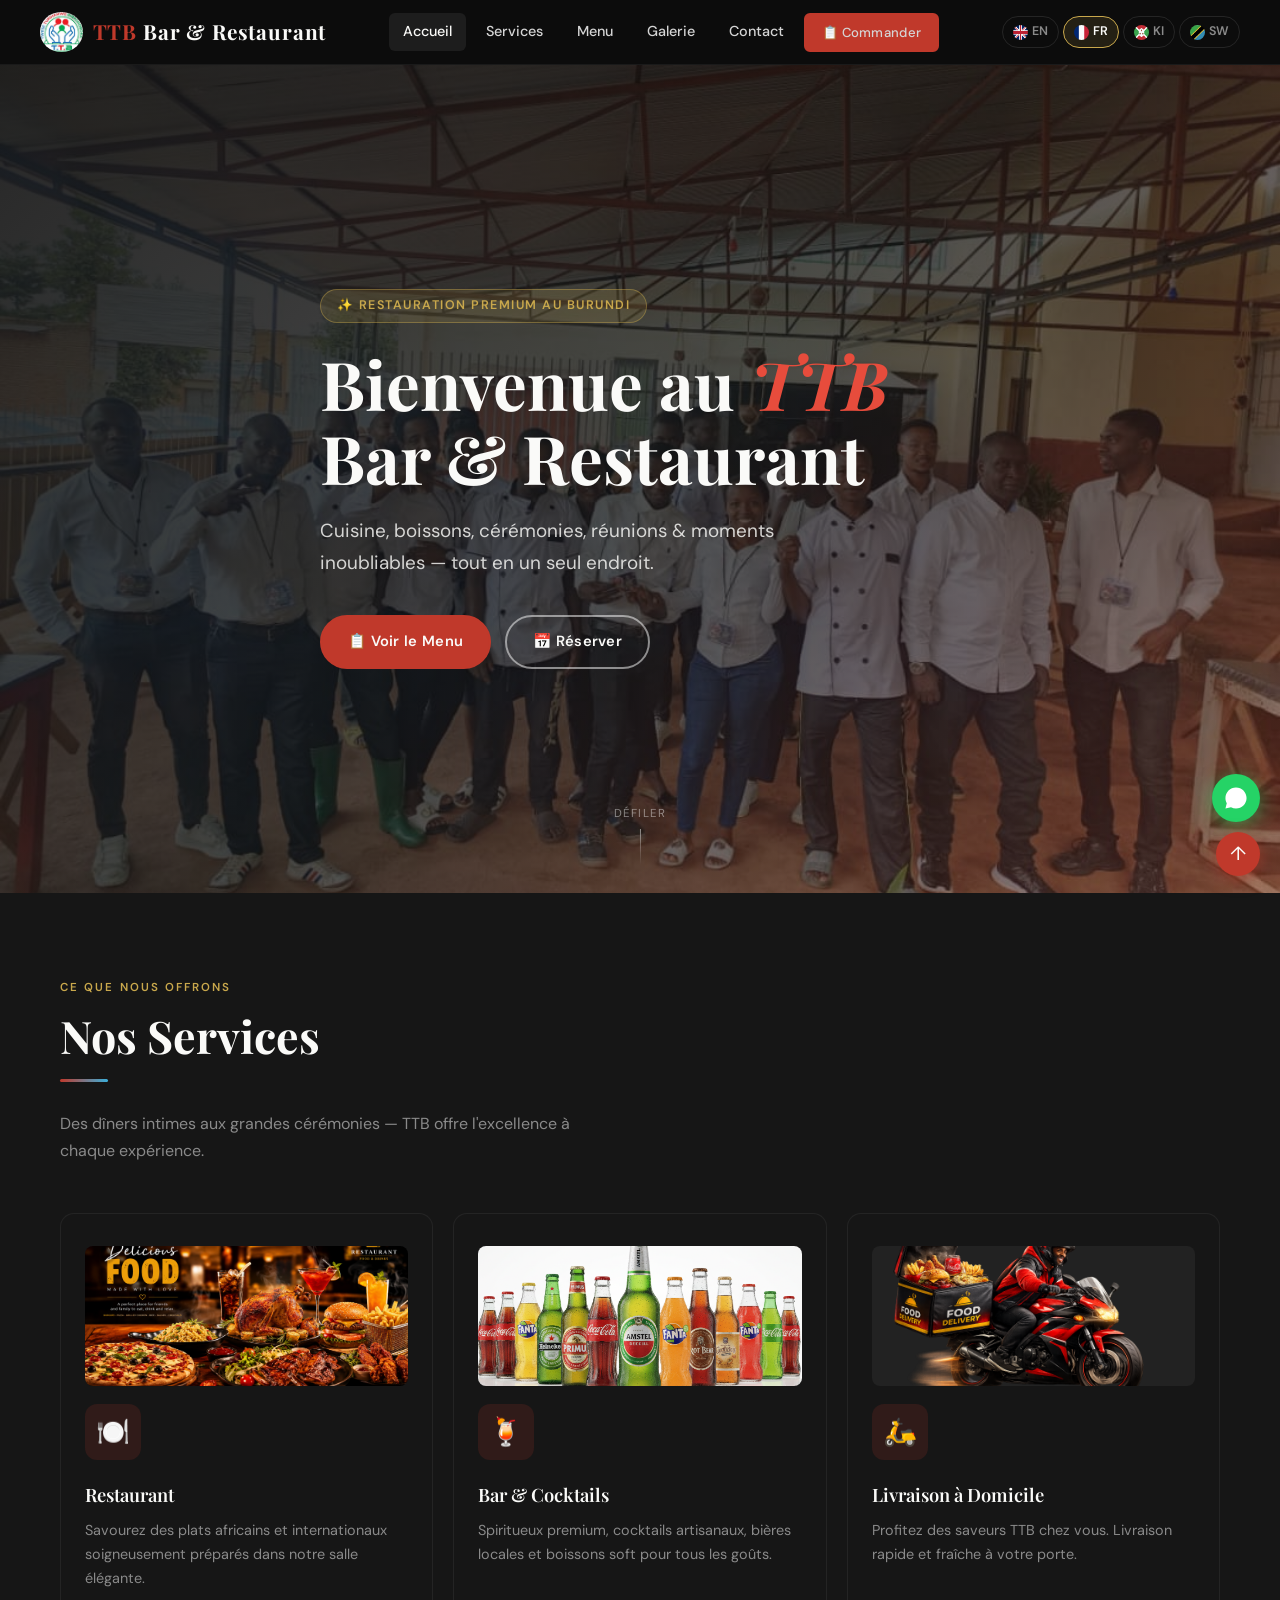
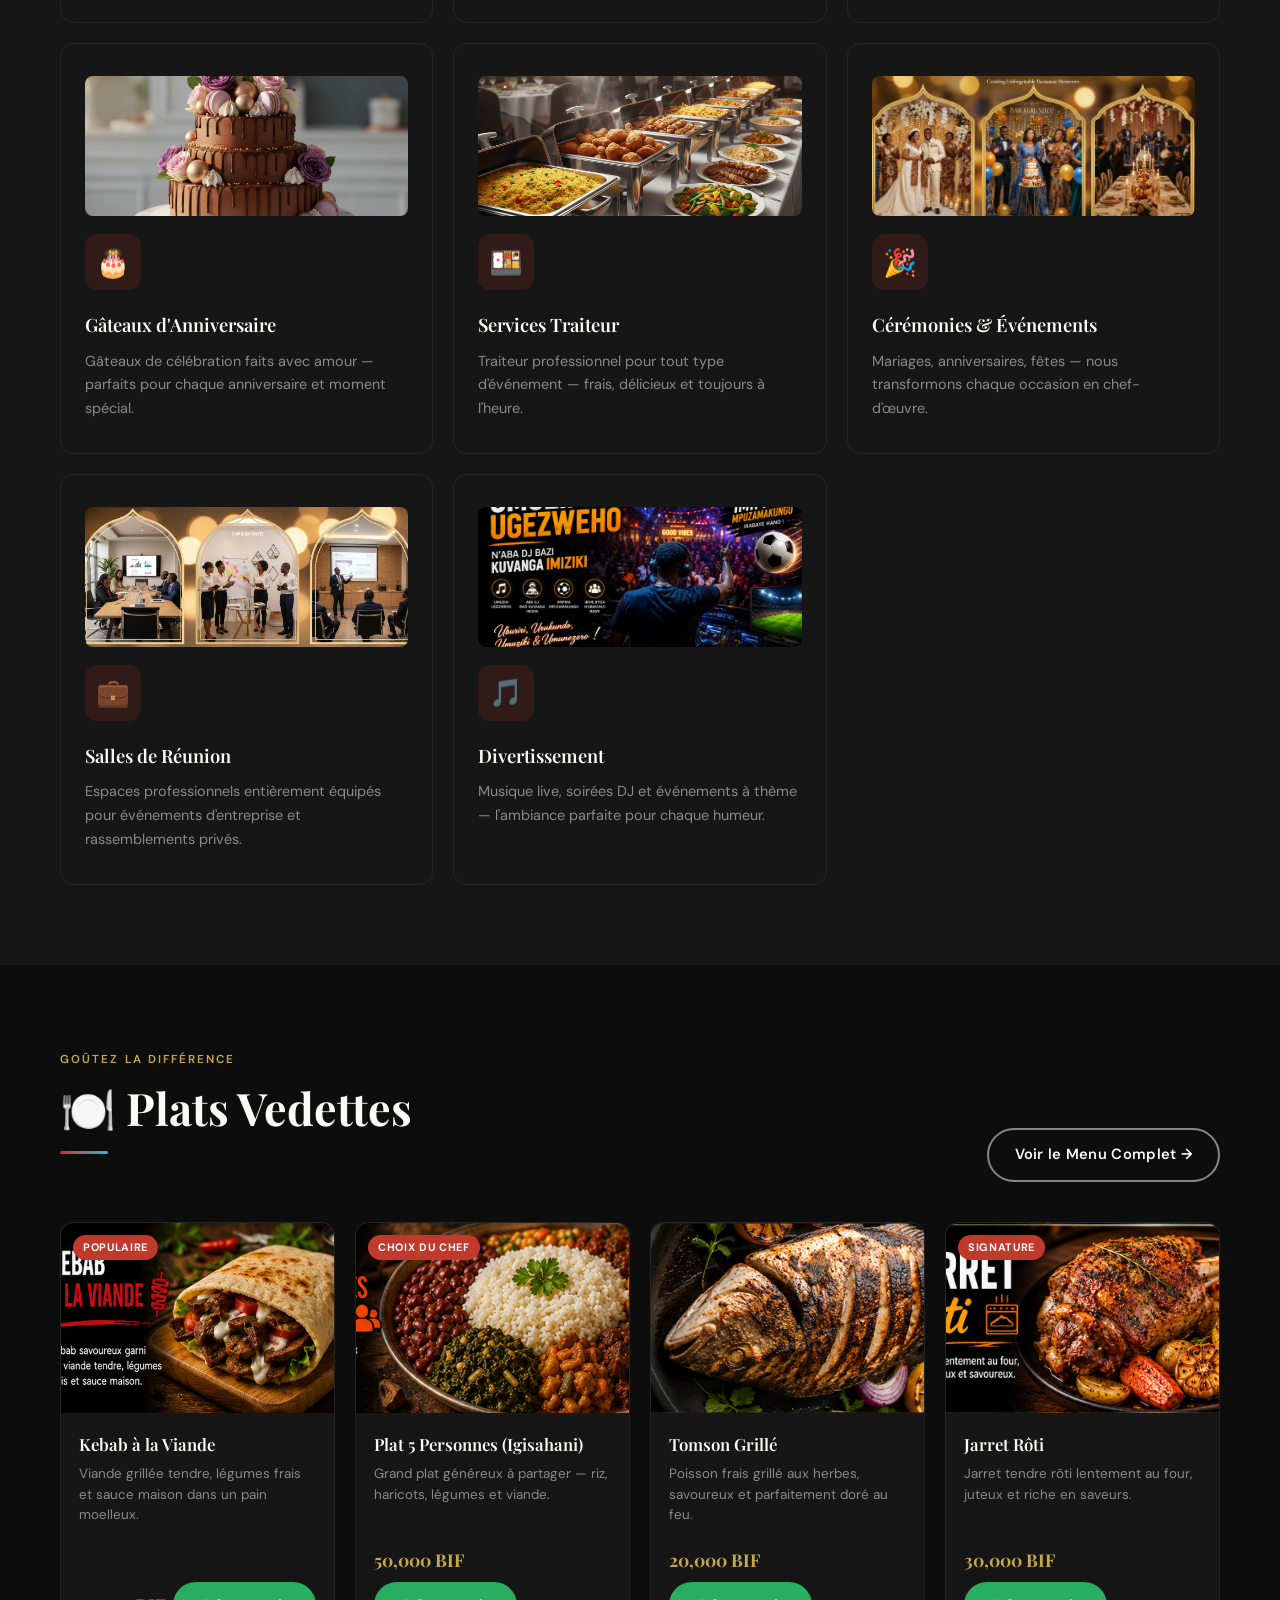
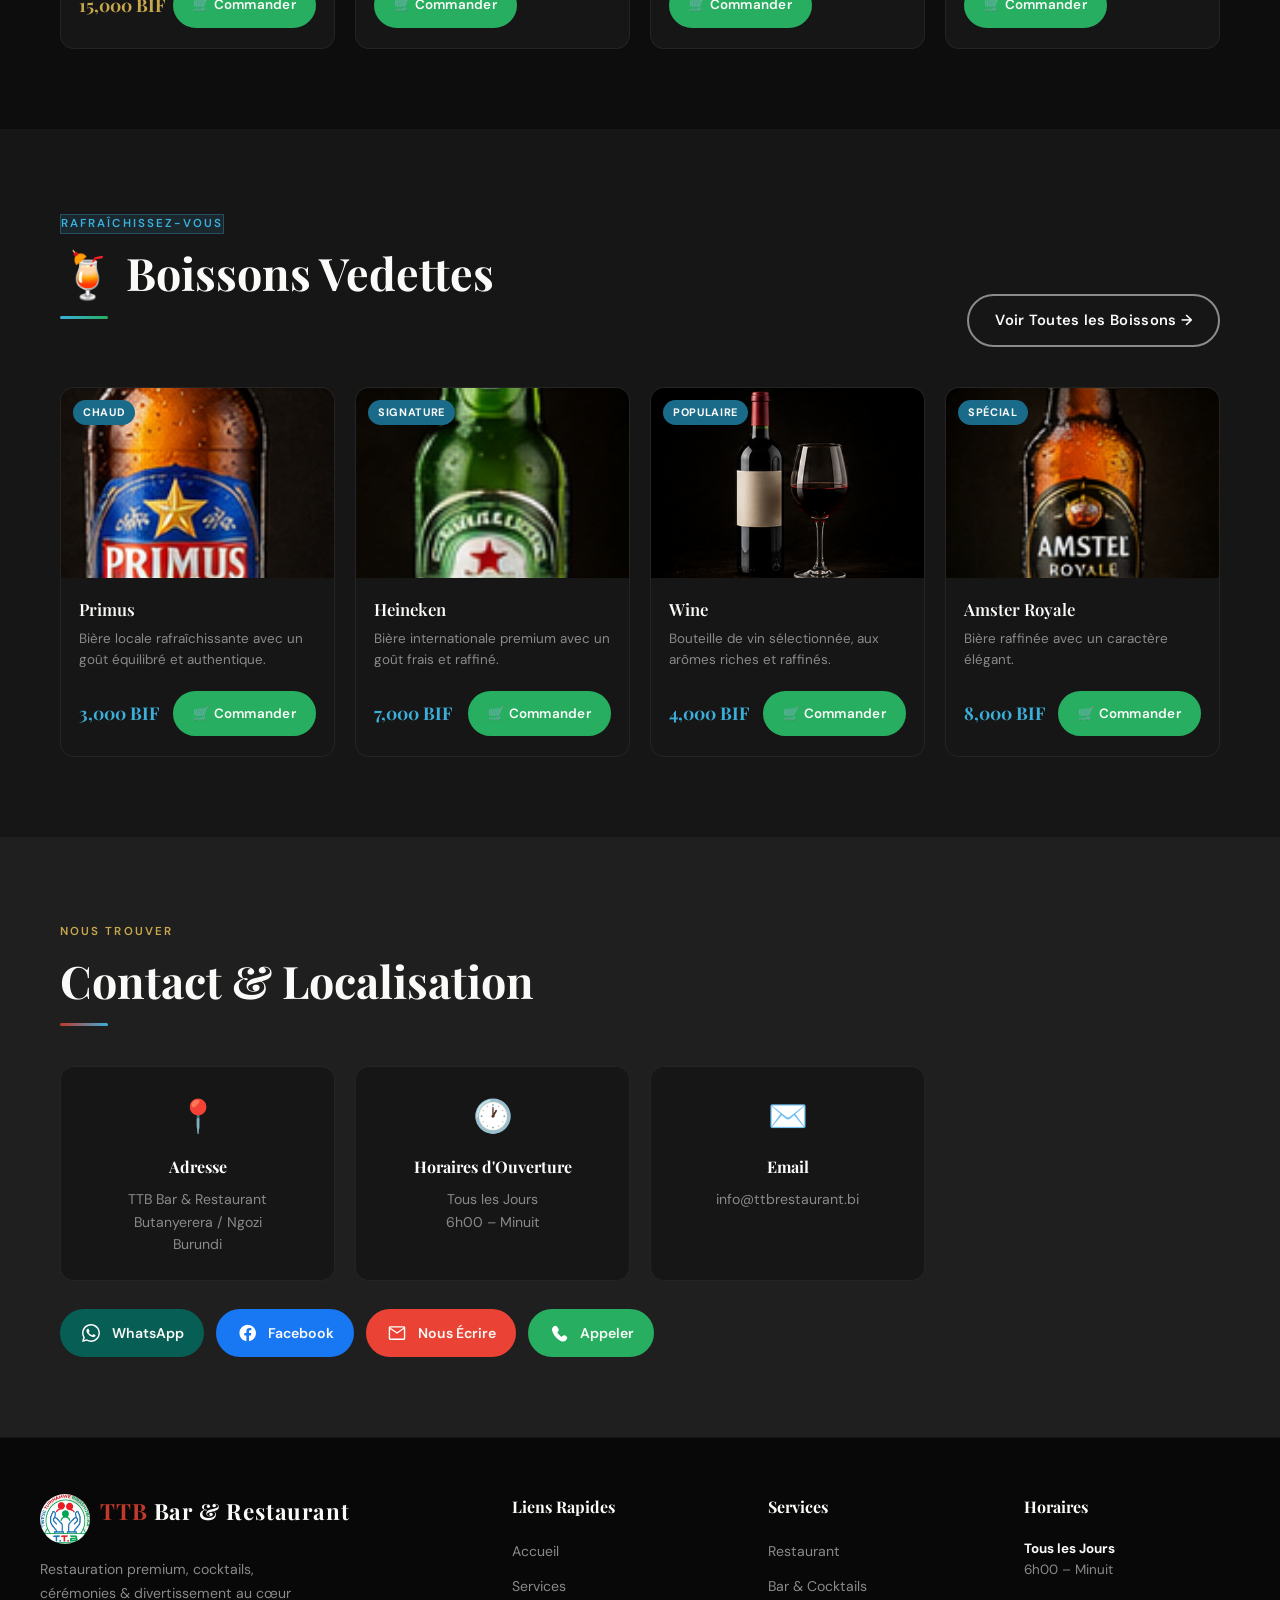
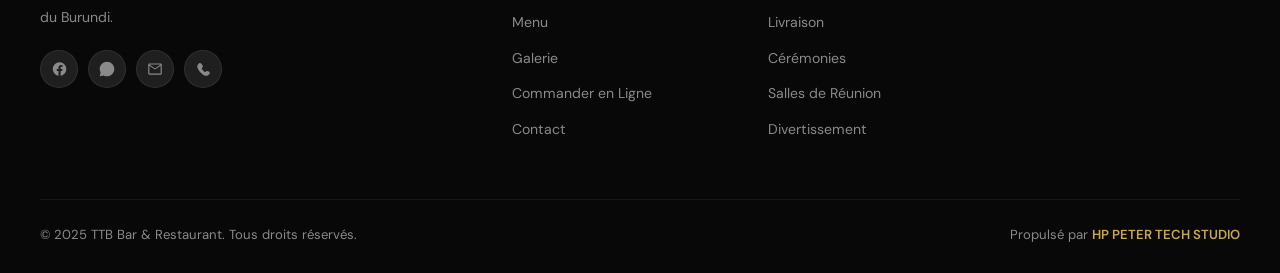
==== francais.html @ 3ed2ea03 "first upload" ====
<!DOCTYPE html>
<html lang="fr">
<head>
  <meta charset="UTF-8" />
  <meta name="viewport" content="width=device-width, initial-scale=1.0" />
  <title>TTB Bar & Restaurant — Burundi (Français)</title>
  <meta name="description" content="TTB Bar & Restaurant — Cuisine premium, boissons, cérémonies, réunions et moments inoubliables au Burundi." />
  <link rel="stylesheet" href="style.css" />
  <style>
    /* Boutons réseaux sociaux avec icônes réelles */
    .social-icon-link {
      display: inline-flex;
      align-items: center;
      gap: 10px;
      padding: 11px 18px;
      border-radius: 50px;
      font-size: 0.88rem;
      font-weight: 600;
      color: var(--white);
      text-decoration: none;
      transition: all var(--transition);
      border: 2px solid rgba(255,255,255,0.12);
    }
    .social-icon-link.wa  { background: #075E54; border-color:#075E54; }
    .social-icon-link.fb  { background: #1877F2; border-color:#1877F2; }
    .social-icon-link.gm  { background: #EA4335; border-color:#EA4335; }
    .social-icon-link.ph  { background: #27AE60; border-color:#27AE60; }
    .social-icon-link:hover { transform: translateY(-3px); filter: brightness(1.15); box-shadow: 0 6px 20px rgba(0,0,0,0.35); }
    .social-contact-row { display: flex; flex-wrap: wrap; gap: 12px; margin-top: 28px; }

    /* Accent section boissons */
    .drinks-badge { background: rgba(59,175,218,0.12); border: 1px solid rgba(59,175,218,0.3); color: var(--blue); }
    .drink-card .food-img { background: linear-gradient(135deg,#0d1a22,#0a2030); }
    .drink-card .food-badge { background: var(--blue-dark); }
    .drink-price { color: var(--blue) !important; }
  </style>
</head>
<body>

  <input type="checkbox" id="nav-toggle" hidden />

  <!-- ============================================================
       EN-TÊTE
       ============================================================ -->
  <header class="site-header">
    <div class="header-inner">
      <a href="francais.html" class="logo-wrap">
        <img style="border-radius:50%;" src="images/ttbBarRestaurantLogo.jpeg" alt="TTB Logo" onerror="this.style.display='none'" />
        <span class="logo-text"><span>TTB</span> Bar & Restaurant</span>
      </a>
      <nav class="main-nav" aria-label="Navigation principale">
        <a href="#accueil" class="active">Accueil</a>
        <a href="#services">Services</a>
        <a href="#menu-apercu">Menu</a>
        <!-- Galerie liée à sa propre page -->
        <a href="gallery.html">Galerie</a>
        <a href="#contact">Contact</a>
        <a href="menu.html" class="btn btn-primary" style="padding:7px 16px;font-size:0.82rem;">📋 Commander</a>
      </nav>
      <div class="lang-nav">
        <a href="index.html"    class="lang-btn"><img style="width:15px;height:15px;border-radius:50%;" src="images/greatBretainIcon.png" alt="EN"> EN</a>
        <a href="francais.html" class="lang-btn active"><img style="width:15px;height:15px;border-radius:50%;" src="images/franceIcon.png" alt="FR"> FR</a>
        <a href="kirundi.html"  class="lang-btn"><img style="width:15px;height:15px;border-radius:50%;" src="images/burundiIcon.png" alt="KI"> KI</a>
        <a href="swahili.html"  class="lang-btn"><img style="width:15px;height:15px;border-radius:50%;" src="images/tanzaniaIcon.png" alt="SW"> SW</a>
      </div>
      <label for="nav-toggle" class="menu-toggle" aria-label="Ouvrir le menu">
        <span></span><span></span><span></span>
      </label>
    </div>
  </header>

  <!-- Menu mobile — DOIT être EN DEHORS du header pour que le CSS fonctionne -->
  <nav class="mobile-nav" aria-label="Navigation mobile">
    <a href="#accueil">Accueil</a>
    <a href="#services">Services</a>
    <a href="#menu-apercu">Menu</a>
    <a href="gallery.html">Galerie</a>
    <a href="#contact">Contact</a>
    <a href="menu.html">📋 Commander</a>
    <div class="lang-row">
      <a href="index.html"    class="lang-btn">🇬🇧 EN</a>
      <a href="francais.html" class="lang-btn active">🇫🇷 FR</a>
      <a href="kirundi.html"  class="lang-btn">🇧🇮 KI</a>
      <a href="swahili.html"  class="lang-btn">🇹🇿 SW</a>
    </div>
  </nav>

  <!-- ============================================================
       HERO
       ============================================================ -->
  <section class="hero" id="accueil">
    <div class="hero-bg">
      <img src="images/ttbImg11.jpeg" alt="TTB Bar & Restaurant ambiance" />
    </div>
    <div class="hero-overlay"></div>
    <div class="hero-content container">
      <div class="hero-badge">✨ Restauration Premium au Burundi</div>
      <h1 class="hero-title">Bienvenue au <em>TTB</em><br />Bar &amp; Restaurant</h1>
      <p class="hero-sub">Cuisine, boissons, cérémonies, réunions &amp; moments inoubliables — tout en un seul endroit.</p>
      <div class="hero-actions">
        <a href="menu.html" class="btn btn-primary">📋 Voir le Menu</a>
        <a href="https://wa.me/25768857061?text=Bonjour%20TTB%20Bar%20%26%20Restaurant%2C%20je%20voudrais%20faire%20une%20r%C3%A9servation%20pour%20___%20personnes%20le%20___" class="btn btn-outline">📅 Réserver</a>
      </div>
    </div>
    <div class="hero-scroll">Défiler</div>
  </section>

  <!-- ============================================================
       SERVICES
       ============================================================ -->
  <section class="section section-dark2" id="services">
    <div class="container">
      <span class="section-label">Ce Que Nous Offrons</span>
      <h2 class="section-title">Nos Services</h2>
      <div class="divider"></div>
      <p class="section-subtitle">Des dîners intimes aux grandes cérémonies — TTB offre l'excellence à chaque expérience.</p>
      <div class="services-grid">

        <div class="service-card">
          <div class="service-img-wrap"><img src="images/ttbImg16.png" alt="Restaurant" onerror="this.parentElement.innerHTML='🍽️'" /></div>
          <div class="service-icon">🍽️</div>
          <h3>Restaurant</h3>
          <p>Savourez des plats africains et internationaux soigneusement préparés dans notre salle élégante.</p>
        </div>

        <div class="service-card">
          <div class="service-img-wrap"><img src="images/ttbImg15.png" alt="Bar & Cocktails" onerror="this.parentElement.innerHTML='🍹'" /></div>
          <div class="service-icon">🍹</div>
          <h3>Bar &amp; Cocktails</h3>
          <p>Spiritueux premium, cocktails artisanaux, bières locales et boissons soft pour tous les goûts.</p>
        </div>

        <div class="service-card">
          <div class="service-img-wrap"><img src="images/ttbImg17.png" alt="Livraison à Domicile" onerror="this.parentElement.innerHTML='🛵'" /></div>
          <div class="service-icon">🛵</div>
          <h3>Livraison à Domicile</h3>
          <p>Profitez des saveurs TTB chez vous. Livraison rapide et fraîche à votre porte.</p>
        </div>

        <div class="service-card">
          <div class="service-img-wrap"><img src="images/ttbImg14.png" alt="Gâteaux d'Anniversaire" onerror="this.parentElement.innerHTML='🎂'" /></div>
          <div class="service-icon">🎂</div>
          <h3>Gâteaux d'Anniversaire</h3>
          <p>Gâteaux de célébration faits avec amour — parfaits pour chaque anniversaire et moment spécial.</p>
        </div>

        <div class="service-card">
          <div class="service-img-wrap"><img src="images/ttbImg13.png" alt="Traiteur" onerror="this.parentElement.innerHTML='🍱'" /></div>
          <div class="service-icon">🍱</div>
          <h3>Services Traiteur</h3>
          <p>Traiteur professionnel pour tout type d'événement — frais, délicieux et toujours à l'heure.</p>
        </div>

        <div class="service-card">
          <div class="service-img-wrap"><img src="images/ttbImg18.png" alt="Cérémonies & Événements" onerror="this.parentElement.innerHTML='🎉'" /></div>
          <div class="service-icon">🎉</div>
          <h3>Cérémonies &amp; Événements</h3>
          <p>Mariages, anniversaires, fêtes — nous transformons chaque occasion en chef-d'œuvre.</p>
        </div>

        <div class="service-card">
          <div class="service-img-wrap"><img src="images/ttbImg19.png" alt="Salles de Réunion" onerror="this.parentElement.innerHTML='💼'" /></div>
          <div class="service-icon">💼</div>
          <h3>Salles de Réunion</h3>
          <p>Espaces professionnels entièrement équipés pour événements d'entreprise et rassemblements privés.</p>
        </div>

        <div class="service-card">
          <div class="service-img-wrap"><img src="images/imyidagaduro.png" alt="Divertissement" onerror="this.parentElement.innerHTML='🎵'" /></div>
          <div class="service-icon">🎵</div>
          <h3>Divertissement</h3>
          <p>Musique live, soirées DJ et événements à thème — l'ambiance parfaite pour chaque humeur.</p>
        </div>

      </div>
    </div>
  </section>

  <!-- ============================================================
       PLATS VEDETTES (NOURRITURE)
       ============================================================ -->
  <section class="section section-dark" id="menu-apercu">
    <div class="container">
      <div class="menu-section-head">
        <div>
          <span class="section-label">Goûtez la Différence</span>
          <h2 class="section-title">🍽️ Plats Vedettes</h2>
          <div class="divider"></div>
        </div>
        <a href="menu.html" class="btn btn-outline">Voir le Menu Complet →</a>
      </div>
      <div class="cards-row">

        <div class="food-card">
          <div class="food-img">
            <img src="images/ttbKebabAlaViande.png" alt="Kebab à la Viande" onerror="this.parentElement.innerHTML='🌮'" />
            <span class="food-badge">Populaire</span>
          </div>
          <div class="food-body">
            <div class="food-name">Kebab à la Viande</div>
            <div class="food-desc">Viande grillée tendre, légumes frais et sauce maison dans un pain moelleux.</div>
            <div class="food-footer">
              <span class="food-price">15,000 BIF</span>
              <a href="https://wa.me/25768857061?text=Bonjour%20TTB%2C%20je%20voudrais%20commander%201x%20Kebab%20%C3%A0%20la%20Viande%20%28Table%20%2F%20Livraison%3A%20__________%29" class="btn btn-green">🛒 Commander</a>
            </div>
          </div>
        </div>

        <div class="food-card">
          <div class="food-img">
            <img src="images/ttbIgisahani.png" alt="Igisahani" onerror="this.parentElement.innerHTML='🍱'" />
            <span class="food-badge">Choix du Chef</span>
          </div>
          <div class="food-body">
            <div class="food-name">Plat 5 Personnes (Igisahani)</div>
            <div class="food-desc">Grand plat généreux à partager — riz, haricots, légumes et viande.</div>
            <div class="food-footer">
              <span class="food-price">50,000 BIF</span>
              <a href="https://wa.me/25768857061?text=Bonjour%20TTB%2C%20je%20voudrais%20commander%201x%20Igisahani%20%28Table%20%2F%20Livraison%3A%20__________%29" class="btn btn-green">🛒 Commander</a>
            </div>
          </div>
        </div>

        <div class="food-card">
          <div class="food-img">
            <img src="images/ttbTomsonGrille.png" alt="Tomson Grillé" onerror="this.parentElement.innerHTML='🐟'" />
          </div>
          <div class="food-body">
            <div class="food-name">Tomson Grillé</div>
            <div class="food-desc">Poisson frais grillé aux herbes, savoureux et parfaitement doré au feu.</div>
            <div class="food-footer">
              <span class="food-price">20,000 BIF</span>
              <a href="https://wa.me/25768857061?text=Bonjour%20TTB%2C%20je%20voudrais%20commander%201x%20Tomson%20Grill%C3%A9%20%28Table%20%2F%20Livraison%3A%20__________%29" class="btn btn-green">🛒 Commander</a>
            </div>
          </div>
        </div>

        <div class="food-card">
          <div class="food-img">
            <img src="images/ttbJarretRoti.png" alt="Jarret Rôti" onerror="this.parentElement.innerHTML='🍖'" />
            <span class="food-badge">Signature</span>
          </div>
          <div class="food-body">
            <div class="food-name">Jarret Rôti</div>
            <div class="food-desc">Jarret tendre rôti lentement au four, juteux et riche en saveurs.</div>
            <div class="food-footer">
              <span class="food-price">30,000 BIF</span>
              <a href="https://wa.me/25768857061?text=Bonjour%20TTB%2C%20je%20voudrais%20commander%201x%20Jarret%20R%C3%B4ti%20%28Table%20%2F%20Livraison%3A%20__________%29" class="btn btn-green">🛒 Commander</a>
            </div>
          </div>
        </div>

      </div>
    </div>
  </section>

  <!-- ============================================================
       BOISSONS VEDETTES ← NOUVELLE SECTION
       ============================================================ -->
  <section class="section section-dark2" id="boissons-apercu">
    <div class="container">
      <div class="menu-section-head">
        <div>
          <span class="section-label drinks-badge">Rafraîchissez-vous</span>
          <h2 class="section-title">🍹 Boissons Vedettes</h2>
          <div class="divider" style="background:linear-gradient(90deg,var(--blue),var(--green));"></div>
        </div>
        <a href="menu.html#drinks" class="btn btn-outline">Voir Toutes les Boissons →</a>
      </div>
      <div class="cards-row">

        <!-- Boisson 1 — Thé Vert -->
        <div class="food-card drink-card">
          <div class="food-img">
            <img src="images/primus.png" alt="Primus" onerror="this.parentElement.innerHTML='🍵'" />
            <span class="food-badge">Chaud</span>
          </div>
          <div class="food-body">
            <div class="food-name">Primus</div>
            <div class="food-desc">Bière locale rafraîchissante avec un goût équilibré et authentique.</div>
            <div class="food-footer">
              <span class="food-price drink-price">3,000 BIF</span>
              <a href="https://wa.me/25768857061?text=Bonjour%20TTB%2C%20je%20voudrais%20commander%201x%20Primus%20%28Table%20%2F%20Livraison%3A%20__________%29" class="btn btn-green">🛒 Commander</a>
            </div>
          </div>
        </div>

        <!-- Boisson 2 — Café Africain -->
        <div class="food-card drink-card">
          <div class="food-img">
            <img src="images/heineken.png" alt="Heineken" onerror="this.parentElement.innerHTML='☕'" />
            <span class="food-badge">Signature</span>
          </div>
          <div class="food-body">
            <div class="food-name">Heineken</div>
            <div class="food-desc">Bière internationale premium avec un goût frais et raffiné.</div>
            <div class="food-footer">
              <span class="food-price drink-price">7,000 BIF</span>
              <a href="https://wa.me/25768857061?text=Bonjour%20TTB%2C%20je%20voudrais%20commander%201x%20Heineken%20%28Table%20%2F%20Livraison%3A%20__________%29" class="btn btn-green">🛒 Commander</a>
            </div>
          </div>
        </div>

        <!-- Boisson 3 — Tangawizi -->
        <div class="food-card drink-card">
          <div class="food-img">
            <img src="images/vinEnBouteille.png" alt="Tangawizi" onerror="this.parentElement.innerHTML='🫚'" />
            <span class="food-badge">Populaire</span>
          </div>
          <div class="food-body">
            <div class="food-name">Wine</div>
            <div class="food-desc">Bouteille de vin sélectionnée, aux arômes riches et raffinés.</div>
            <div class="food-footer">
              <span class="food-price drink-price">4,000 BIF</span>
              <a href="https://wa.me/25768857061?text=Bonjour%20TTB%2C%20je%20voudrais%20commander%201x%20Wine%20%28Table%20%2F%20Livraison%3A%20__________%29" class="btn btn-green">🛒 Commander</a>
            </div>
          </div>
        </div>

        <!-- Boisson 4 — Thé G.C.M -->
        <div class="food-card drink-card">
          <div class="food-img">
            <img src="images/amsterRoyale.png" alt="Amster Royale" onerror="this.parentElement.innerHTML='🍵'" />
            <span class="food-badge">Spécial</span>
          </div>
          <div class="food-body">
            <div class="food-name">Amster Royale</div>
            <div class="food-desc">Bière raffinée avec un caractère élégant.</div>
            <div class="food-footer">
              <span class="food-price drink-price">8,000 BIF</span>
              <a href="https://wa.me/25768857061?text=Bonjour%20TTB%2C%20je%20voudrais%20commander%201x%20Amster%20Royale%20%28Table%20%2F%20Livraison%3A%20__________%29" class="btn btn-green">🛒 Commander</a>
            </div>
          </div>
        </div>

      </div>
    </div>
  </section>

  <!-- ============================================================
       CONTACT
       ============================================================ -->
  <section class="section section-dark3" id="contact">
    <div class="container">
      <span class="section-label">Nous Trouver</span>
      <h2 class="section-title">Contact &amp; Localisation</h2>
      <div class="divider"></div>

      <div class="info-grid">
        <div class="info-card">
          <div class="icon">📍</div>
          <h4>Adresse</h4>
          <p>TTB Bar &amp; Restaurant<br />Butanyerera / Ngozi<br />Burundi</p>
        </div>
        <div class="info-card">
          <div class="icon">🕐</div>
          <h4>Horaires d'Ouverture</h4>
          <p>Tous les Jours<br />6h00 – Minuit</p>
        </div>
        <div class="info-card">
          <div class="icon">✉️</div>
          <h4>Email</h4>
          <p><a href="mailto:info@ttbrestaurant.bi">info@ttbrestaurant.bi</a></p>
        </div>
      </div>

      <!-- Boutons réseaux sociaux réels -->
      <div class="social-contact-row">

        <a href="https://wa.me/25768857061?text=Bonjour%20TTB!" class="social-icon-link wa">
          <svg width="22" height="22" viewBox="0 0 32 32" fill="white"><path d="M16 3C8.82 3 3 8.82 3 16c0 2.3.6 4.46 1.64 6.33L3 29l6.84-1.6A13 13 0 0 0 16 29c7.18 0 13-5.82 13-13S23.18 3 16 3zm0 23.85a10.83 10.83 0 0 1-5.52-1.52l-.4-.24-4.06.95.99-3.95-.26-.41A10.85 10.85 0 1 1 16 26.85zm5.95-8.13c-.33-.16-1.93-.95-2.23-1.06-.3-.1-.52-.16-.73.16-.22.33-.84 1.06-1.03 1.28-.19.22-.38.24-.7.08-.33-.16-1.38-.51-2.63-1.62-.97-.87-1.63-1.94-1.82-2.27-.19-.33-.02-.51.14-.67.15-.14.33-.38.49-.57.16-.19.22-.33.33-.54.1-.22.05-.41-.02-.57-.08-.16-.73-1.77-1-2.43-.26-.64-.53-.55-.73-.56h-.62c-.22 0-.57.08-.86.41-.3.33-1.13 1.1-1.13 2.68s1.16 3.11 1.32 3.32c.16.22 2.28 3.47 5.52 4.87.77.33 1.37.53 1.84.68.77.24 1.47.21 2.03.13.62-.09 1.93-.79 2.2-1.55.27-.76.27-1.41.19-1.55-.08-.14-.3-.22-.62-.38z"/></svg>
          WhatsApp
        </a>

        <a href="https://facebook.com/your-ttb-page" target="_blank" class="social-icon-link fb">
          <svg width="22" height="22" viewBox="0 0 32 32" fill="white"><path d="M29 16C29 9.37 23.63 4 17 4S5 9.37 5 16c0 6 4.39 10.99 10.13 11.85V19.7h-3.05V16h3.05v-2.65c0-3.01 1.79-4.67 4.53-4.67 1.31 0 2.69.23 2.69.23v2.96h-1.51c-1.49 0-1.96.93-1.96 1.88V16h3.33l-.53 3.7H18.9v8.15C24.61 26.99 29 22 29 16z"/></svg>
          Facebook
        </a>

        <a href="mailto:info@ttbrestaurant.bi" class="social-icon-link gm">
          <svg width="22" height="22" viewBox="0 0 32 32" fill="white"><path d="M26 6H6a2 2 0 0 0-2 2v16a2 2 0 0 0 2 2h20a2 2 0 0 0 2-2V8a2 2 0 0 0-2-2zm0 2-10 7L6 8h20zm0 16H6V10l10 7 10-7v14z"/></svg>
          Nous Écrire
        </a>

        <a href="tel:+25768857061" class="social-icon-link ph">
          <svg width="22" height="22" viewBox="0 0 32 32" fill="white"><path d="M26.5 20.5c-1.5-1-3.1-1.6-4.5-.6l-1.8 1.3c-.5.3-1.1.2-1.5-.2-1.3-1.2-3.4-3.3-4.6-4.6-.4-.4-.5-1-.2-1.5l1.3-1.8c1-1.4.4-3-.6-4.5L13 6.7C11.9 5.2 10 5 8.7 6.2L7 7.8C5 9.8 5.5 13.2 8 17.5c2 3.5 4.8 6.4 8 8.5 4.5 2.8 7.8 2.8 9.7.8l1.5-1.7c1.2-1.3 1-3.1-.2-4.1l-1.5-1.1-1 1z"/></svg>
          Appeler
        </a>

      </div>
    </div>
  </section>

  <!-- ============================================================
       PIED DE PAGE
       ============================================================ -->
  <footer class="site-footer">
    <div class="footer-inner">
      <div class="footer-grid">

        <div class="footer-brand">
          <div style="display:flex;align-items:center;gap:10px;margin-bottom:14px;">
            <img style="width:50px;height:50px;border-radius:50%;" src="images/ttbBarRestaurantLogo.jpeg" alt="TTB Logo" />
            <span class="logo-text"><span>TTB</span> Bar &amp; Restaurant</span>
          </div>
          <p>Restauration premium, cocktails, cérémonies &amp; divertissement au cœur du Burundi.</p>
          <div class="social-row" style="margin-top:14px;">
            <a href="https://facebook.com/your-ttb-page" class="social-btn" title="Facebook">
              <svg width="18" height="18" viewBox="0 0 32 32" fill="currentColor"><path d="M29 16C29 9.37 23.63 4 17 4S5 9.37 5 16c0 6 4.39 10.99 10.13 11.85V19.7h-3.05V16h3.05v-2.65c0-3.01 1.79-4.67 4.53-4.67 1.31 0 2.69.23 2.69.23v2.96h-1.51c-1.49 0-1.96.93-1.96 1.88V16h3.33l-.53 3.7H18.9v8.15C24.61 26.99 29 22 29 16z"/></svg>
            </a>
            <a href="https://wa.me/25768857061" class="social-btn" title="WhatsApp">
              <svg width="18" height="18" viewBox="0 0 32 32" fill="currentColor"><path d="M16 3C8.82 3 3 8.82 3 16c0 2.3.6 4.46 1.64 6.33L3 29l6.84-1.6A13 13 0 0 0 16 29c7.18 0 13-5.82 13-13S23.18 3 16 3zm5.95 15.72c-.33-.16-1.93-.95-2.23-1.06-.3-.1-.52-.16-.73.16-.22.33-.84 1.06-1.03 1.28-.19.22-.38.24-.7.08-.33-.16-1.38-.51-2.63-1.62-.97-.87-1.63-1.94-1.82-2.27-.19-.33-.02-.51.14-.67.15-.14.33-.38.49-.57.16-.19.22-.33.33-.54.1-.22.05-.41-.02-.57-.08-.16-.73-1.77-1-2.43-.26-.64-.53-.55-.73-.56h-.62c-.22 0-.57.08-.86.41-.3.33-1.13 1.1-1.13 2.68s1.16 3.11 1.32 3.32c.16.22 2.28 3.47 5.52 4.87.77.33 1.37.53 1.84.68.77.24 1.47.21 2.03.13.62-.09 1.93-.79 2.2-1.55.27-.76.27-1.41.19-1.55-.08-.14-.3-.22-.62-.38z"/></svg>
            </a>
            <a href="mailto:info@ttbrestaurant.bi" class="social-btn" title="Email">
              <svg width="18" height="18" viewBox="0 0 32 32" fill="currentColor"><path d="M26 6H6a2 2 0 0 0-2 2v16a2 2 0 0 0 2 2h20a2 2 0 0 0 2-2V8a2 2 0 0 0-2-2zm0 2-10 7L6 8h20zm0 16H6V10l10 7 10-7v14z"/></svg>
            </a>
            <a href="tel:+25768857061" class="social-btn" title="Appeler">
              <svg width="18" height="18" viewBox="0 0 32 32" fill="currentColor"><path d="M26.5 20.5c-1.5-1-3.1-1.6-4.5-.6l-1.8 1.3c-.5.3-1.1.2-1.5-.2-1.3-1.2-3.4-3.3-4.6-4.6-.4-.4-.5-1-.2-1.5l1.3-1.8c1-1.4.4-3-.6-4.5L13 6.7C11.9 5.2 10 5 8.7 6.2L7 7.8C5 9.8 5.5 13.2 8 17.5c2 3.5 4.8 6.4 8 8.5 4.5 2.8 7.8 2.8 9.7.8l1.5-1.7c1.2-1.3 1-3.1-.2-4.1l-1.5-1.1-1 1z"/></svg>
            </a>
          </div>
        </div>

        <div class="footer-col">
          <h5>Liens Rapides</h5>
          <ul>
            <li><a href="#accueil">Accueil</a></li>
            <li><a href="#services">Services</a></li>
            <li><a href="#menu-apercu">Menu</a></li>
            <li><a href="gallery.html">Galerie</a></li>
            <li><a href="menu.html">Commander en Ligne</a></li>
            <li><a href="#contact">Contact</a></li>
          </ul>
        </div>

        <div class="footer-col">
          <h5>Services</h5>
          <ul>
            <li><a href="#services">Restaurant</a></li>
            <li><a href="#services">Bar &amp; Cocktails</a></li>
            <li><a href="#services">Livraison</a></li>
            <li><a href="#services">Cérémonies</a></li>
            <li><a href="#services">Salles de Réunion</a></li>
            <li><a href="#services">Divertissement</a></li>
          </ul>
        </div>

        <div class="footer-col">
          <h5>Horaires</h5>
          <div class="footer-hours">
            <span><strong>Tous les Jours</strong><br />6h00 – Minuit</span>
          </div>
        </div>

      </div>
      <div class="footer-bottom">
        <span>© 2025 TTB Bar &amp; Restaurant. Tous droits réservés.</span>
        <span>Propulsé par <a href="https://hppeter830s.github.io/hppetertechstudio/" target="_blank" rel="noopener">HP PETER TECH STUDIO</a></span>
      </div>
    </div>
  </footer>

  <a href="https://wa.me/25768857061?text=Bonjour%20TTB%20Bar%20%26%20Restaurant!" class="whatsapp-float" title="Discuter sur WhatsApp">
    <svg width="26" height="26" viewBox="0 0 32 32" fill="white"><path d="M16 3C8.82 3 3 8.82 3 16c0 2.3.6 4.46 1.64 6.33L3 29l6.84-1.6A13 13 0 0 0 16 29c7.18 0 13-5.82 13-13S23.18 3 16 3zm5.95 15.72c-.33-.16-1.93-.95-2.23-1.06-.3-.1-.52-.16-.73.16-.22.33-.84 1.06-1.03 1.28-.19.22-.38.24-.7.08-.33-.16-1.38-.51-2.63-1.62-.97-.87-1.63-1.94-1.82-2.27-.19-.33-.02-.51.14-.67.15-.14.33-.38.49-.57.16-.19.22-.33.33-.54.1-.22.05-.41-.02-.57-.08-.16-.73-1.77-1-2.43-.26-.64-.53-.55-.73-.56h-.62c-.22 0-.57.08-.86.41-.3.33-1.13 1.1-1.13 2.68s1.16 3.11 1.32 3.32c.16.22 2.28 3.47 5.52 4.87.77.33 1.37.53 1.84.68.77.24 1.47.21 2.03.13.62-.09 1.93-.79 2.2-1.55.27-.76.27-1.41.19-1.55-.08-.14-.3-.22-.62-.38z"/></svg>
  </a>
  <a href="#accueil" class="scroll-top" title="Haut de page">↑</a>

</body>
</html>
---- style.css ----
/* ============================================================
   TTB BAR & RESTAURANT — style.css
   Shared stylesheet for all pages
   Font: Playfair Display (headings) + DM Sans (body)
   ============================================================ */

/* ── Google Fonts ── */
@import url('https://fonts.googleapis.com/css2?family=Playfair+Display:ital,wght@0,400;0,600;0,700;1,400&family=DM+Sans:wght@300;400;500;600&display=swap');

/* ── CSS Variables (edit colors here) ── */
:root {
  --red:        #C0392B;
  --red-light:  #E74C3C;
  --red-dark:   #96281B;
  --blue:       #3BAFDA;
  --blue-light: #A8D8EA;
  --blue-dark:  #1A6B8A;
  --green:      #27AE60;
  --green-light:#2ECC71;
  --white:      #FAFAF8;
  --cream:      #F5F0E8;
  --dark:       #0D0D0D;
  --dark2:      #161616;
  --dark3:      #1F1F1F;
  --gray:       #8A8A8A;
  --gray-light: #D5D5D5;
  --gold:       #C9A84C;
  --shadow:     0 8px 32px rgba(0,0,0,0.28);
  --shadow-sm:  0 4px 16px rgba(0,0,0,0.18);
  --radius:     14px;
  --radius-sm:  8px;
  --transition: 0.3s cubic-bezier(0.4,0,0.2,1);
}

/* ── Reset ── */
*, *::before, *::after {
  box-sizing: border-box;
  margin: 0;
  padding: 0;
}

html {
  scroll-behavior: smooth;
  font-size: 16px;
}

body {
  font-family: 'DM Sans', sans-serif;
  background: var(--dark);
  color: var(--white);
  overflow-x: hidden;
  line-height: 1.6;
}

img {
  max-width: 100%;
  display: block;
}

a {
  text-decoration: none;
  color: inherit;
}

ul { list-style: none; }

/* ── Utility ── */
.container {
  width: 100%;
  max-width: 1200px;
  margin: 0 auto;
  padding: 0 20px;
}

.section-label {
  display: inline-block;
  font-size: 0.72rem;
  font-weight: 600;
  letter-spacing: 0.18em;
  text-transform: uppercase;
  color: var(--gold);
  margin-bottom: 12px;
}

.section-title {
  font-family: 'Playfair Display', serif;
  font-size: clamp(1.8rem, 4vw, 2.8rem);
  font-weight: 700;
  line-height: 1.2;
  margin-bottom: 16px;
}

.section-subtitle {
  color: var(--gray);
  font-size: 1rem;
  max-width: 540px;
  line-height: 1.7;
}

/* ── Divider accent ── */
.divider {
  width: 48px;
  height: 3px;
  background: linear-gradient(90deg, var(--red), var(--blue));
  border-radius: 4px;
  margin: 14px 0 28px;
}

/* ============================================================
   HEADER / NAV
   ============================================================ */
.site-header {
  position: sticky;
  top: 0;
  z-index: 999;
  background: rgba(13,13,13,0.96);
  backdrop-filter: blur(12px);
  border-bottom: 1px solid rgba(255,255,255,0.06);
  padding: 0 20px;
}

.header-inner {
  display: flex;
  align-items: center;
  justify-content: space-between;
  max-width: 1200px;
  margin: 0 auto;
  height: 64px;
  gap: 16px;
}

/* ── Logo ── */
.logo-wrap {
  display: flex;
  align-items: center;
  gap: 10px;
  flex-shrink: 0;
}

.logo-wrap img {
  height: 40px;
  width: auto;
  object-fit: contain;
}

.logo-text {
  font-family: 'Playfair Display', serif;
  font-size: 1.3rem;
  font-weight: 700;
  color: var(--white);
  letter-spacing: 0.04em;
}

.logo-text span {
  color: var(--red);
}

/* ── Main nav ── */
.main-nav {
  display: flex;
  align-items: center;
  gap: 6px;
}

.main-nav a {
  padding: 7px 14px;
  font-size: 0.9rem;
  font-weight: 500;
  color: var(--gray-light);
  border-radius: 6px;
  transition: color var(--transition), background var(--transition);
}

.main-nav a:hover,
.main-nav a.active {
  color: var(--white);
  background: rgba(255,255,255,0.07);
}

/* ── Language buttons ── */
.lang-nav {
  display: flex;
  align-items: center;
  gap: 4px;
  flex-shrink: 0;
}

.lang-btn {
  display: inline-flex;
  align-items: center;
  gap: 4px;
  padding: 5px 10px;
  font-size: 0.78rem;
  font-weight: 600;
  color: var(--gray);
  border: 1px solid rgba(255,255,255,0.1);
  border-radius: 20px;
  transition: all var(--transition);
}

.lang-btn:hover,
.lang-btn.active {
  color: var(--white);
  border-color: var(--gold);
  background: rgba(201,168,76,0.12);
}

/* ── Mobile menu toggle ── */
.menu-toggle {
  display: none;
  flex-direction: column;
  gap: 5px;
  cursor: pointer;
  padding: 6px;
  background: none;
  border: none;
}

.menu-toggle span {
  display: block;
  width: 24px;
  height: 2px;
  background: var(--white);
  border-radius: 2px;
  transition: all var(--transition);
}

/* ── Mobile nav drawer ── */
.mobile-nav {
  display: none;
  flex-direction: column;
  background: var(--dark2);
  padding: 16px 20px 20px;
  border-top: 1px solid rgba(255,255,255,0.06);
}

.mobile-nav a {
  display: block;
  padding: 12px 0;
  font-size: 1rem;
  color: var(--gray-light);
  border-bottom: 1px solid rgba(255,255,255,0.05);
  transition: color var(--transition);
}

.mobile-nav a:hover { color: var(--white); }

.mobile-nav .lang-row {
  display: flex;
  gap: 8px;
  margin-top: 16px;
}

/* Checkbox trick for mobile menu */
#nav-toggle { display: none; }
#nav-toggle:checked ~ .mobile-nav { display: flex; }
#nav-toggle:checked ~ .site-header .menu-toggle span:nth-child(1) {
  transform: rotate(45deg) translate(5px,5px);
}
#nav-toggle:checked ~ .site-header .menu-toggle span:nth-child(2) {
  opacity: 0;
}
#nav-toggle:checked ~ .site-header .menu-toggle span:nth-child(3) {
  transform: rotate(-45deg) translate(5px,-5px);
}

/* ============================================================
   HERO SECTION
   ============================================================ */
.hero {
  position: relative;
  min-height: 92vh;
  display: flex;
  align-items: center;
  overflow: hidden;
}

/* ── Hero background image placeholder ── */
.hero-bg {
  position: absolute;
  inset: 0;
  background: var(--dark3);  /* fallback color until image is added */
  z-index: 0;
}

.hero-bg img {
  width: 100%;
  height: 100%;
  object-fit: cover;
  opacity: 0.55;
}

/* ── Dark gradient overlay ── */
.hero-overlay {
  position: absolute;
  inset: 0;
  background: linear-gradient(
    135deg,
    rgba(13,13,13,0.82) 0%,
    rgba(13,13,13,0.55) 50%,
    rgba(192,57,43,0.22) 100%
  );
  z-index: 1;
}

.hero-content {
  position: relative;
  z-index: 2;
  max-width: 680px;
  padding: 60px 20px;
  margin: 0 auto;
  animation: fadeUp 0.9s ease both;
}

@keyframes fadeUp {
  from { opacity: 0; transform: translateY(30px); }
  to   { opacity: 1; transform: translateY(0); }
}

.hero-badge {
  display: inline-flex;
  align-items: center;
  gap: 8px;
  padding: 6px 16px;
  background: rgba(201,168,76,0.15);
  border: 1px solid rgba(201,168,76,0.4);
  border-radius: 30px;
  font-size: 0.78rem;
  font-weight: 600;
  letter-spacing: 0.12em;
  text-transform: uppercase;
  color: var(--gold);
  margin-bottom: 24px;
}

.hero-title {
  font-family: 'Playfair Display', serif;
  font-size: clamp(2.4rem, 7vw, 4.2rem);
  font-weight: 700;
  line-height: 1.1;
  margin-bottom: 20px;
  color: var(--white);
}

.hero-title em {
  font-style: italic;
  color: var(--red-light);
}

.hero-sub {
  font-size: clamp(1rem, 2.5vw, 1.18rem);
  color: rgba(250,250,248,0.82);
  max-width: 520px;
  margin-bottom: 36px;
  line-height: 1.7;
}

.hero-actions {
  display: flex;
  gap: 14px;
  flex-wrap: wrap;
}

/* ── Buttons ── */
.btn {
  display: inline-flex;
  align-items: center;
  gap: 8px;
  padding: 13px 26px;
  font-family: 'DM Sans', sans-serif;
  font-size: 0.92rem;
  font-weight: 600;
  border-radius: 50px;
  cursor: pointer;
  border: 2px solid transparent;
  transition: all var(--transition);
  letter-spacing: 0.02em;
}

.btn-primary {
  background: var(--red);
  color: var(--white);
  border-color: var(--red);
}

.btn-primary:hover {
  background: var(--red-light);
  border-color: var(--red-light);
  transform: translateY(-2px);
  box-shadow: 0 8px 24px rgba(192,57,43,0.45);
}

.btn-outline {
  background: transparent;
  color: var(--white);
  border-color: rgba(255,255,255,0.5);
}

.btn-outline:hover {
  background: rgba(255,255,255,0.1);
  border-color: var(--white);
  transform: translateY(-2px);
}

.btn-green {
  background: var(--green);
  color: var(--white);
  border-color: var(--green);
  font-size: 0.84rem;
  padding: 10px 18px;
}

.btn-green:hover {
  background: var(--green-light);
  border-color: var(--green-light);
  transform: translateY(-2px);
  box-shadow: 0 6px 20px rgba(39,174,96,0.4);
}

/* ── Hero scroll indicator ── */
.hero-scroll {
  position: absolute;
  bottom: 28px;
  left: 50%;
  transform: translateX(-50%);
  z-index: 2;
  display: flex;
  flex-direction: column;
  align-items: center;
  gap: 6px;
  color: rgba(255,255,255,0.45);
  font-size: 0.72rem;
  letter-spacing: 0.1em;
  text-transform: uppercase;
  animation: bounce 2s infinite;
}

.hero-scroll::after {
  content: '';
  width: 1px;
  height: 36px;
  background: linear-gradient(to bottom, rgba(255,255,255,0.5), transparent);
}

@keyframes bounce {
  0%,100% { transform: translateX(-50%) translateY(0); }
  50%      { transform: translateX(-50%) translateY(6px); }
}

/* ============================================================
   SECTION WRAPPERS
   ============================================================ */
.section {
  padding: 80px 0;
}

.section-dark  { background: var(--dark); }
.section-dark2 { background: var(--dark2); }
.section-dark3 { background: var(--dark3); }

/* ============================================================
   SERVICES SECTION
   ============================================================ */
.services-grid {
  display: grid;
  grid-template-columns: repeat(auto-fill, minmax(280px, 1fr));
  gap: 20px;
  margin-top: 48px;
}

.service-card {
  background: var(--dark2);
  border: 1px solid rgba(255,255,255,0.06);
  border-radius: var(--radius);
  padding: 32px 24px;
  transition: all var(--transition);
  position: relative;
  overflow: hidden;
}

.service-card::before {
  content: '';
  position: absolute;
  top: 0; left: 0; right: 0;
  height: 3px;
  background: linear-gradient(90deg, var(--red), var(--blue));
  opacity: 0;
  transition: opacity var(--transition);
}

.service-card:hover {
  transform: translateY(-6px);
  box-shadow: var(--shadow);
  border-color: rgba(255,255,255,0.12);
}

.service-card:hover::before { opacity: 1; }

/* ── Service icon placeholder ── */
.service-icon {
  width: 56px;
  height: 56px;
  background: rgba(192,57,43,0.15);
  border-radius: 12px;
  display: flex;
  align-items: center;
  justify-content: center;
  font-size: 1.7rem;
  margin-bottom: 20px;
}

.service-card h3 {
  font-family: 'Playfair Display', serif;
  font-size: 1.15rem;
  font-weight: 600;
  margin-bottom: 10px;
  color: var(--white);
}

.service-card p {
  font-size: 0.9rem;
  color: var(--gray);
  line-height: 1.65;
}

/* ── Service image placeholder ── */
.service-img-wrap {
  width: 100%;
  height: 140px;
  background: rgba(255,255,255,0.05);
  border-radius: var(--radius-sm);
  overflow: hidden;
  margin-bottom: 18px;
  display: flex;
  align-items: center;
  justify-content: center;
  color: var(--gray);
  font-size: 0.78rem;
  letter-spacing: 0.05em;
}

.service-img-wrap img {
  width: 100%;
  height: 100%;
  object-fit: cover;
}

/* ============================================================
   FEATURED MENU SECTION
   ============================================================ */
.menu-section-head {
  display: flex;
  align-items: flex-end;
  justify-content: space-between;
  flex-wrap: wrap;
  gap: 16px;
  margin-bottom: 40px;
}

/* ── Horizontal scroll container for cards ── */
.cards-scroll-wrap {
  position: relative;
}

.cards-row {
  display: grid;
  grid-template-columns: repeat(auto-fill, minmax(250px, 1fr));
  gap: 20px;
}

/* ── Food / Drink card ── */
.food-card {
  background: var(--dark2);
  border: 1px solid rgba(255,255,255,0.06);
  border-radius: var(--radius);
  overflow: hidden;
  transition: all var(--transition);
  display: flex;
  flex-direction: column;
}

.food-card:hover {
  transform: translateY(-5px);
  box-shadow: var(--shadow);
  border-color: rgba(255,255,255,0.12);
}

/* ── Food image placeholder ── */
.food-img {
  width: 100%;
  height: 190px;
  background: linear-gradient(135deg, rgba(30,30,30,1), rgba(40,40,40,1));
  overflow: hidden;
  position: relative;
  display: flex;
  align-items: center;
  justify-content: center;
  color: var(--gray);
  font-size: 0.78rem;
  letter-spacing: 0.05em;
}

.food-img img {
  width: 100%;
  height: 100%;
  object-fit: cover;
  transition: transform 0.5s ease;
}

.food-card:hover .food-img img {
  transform: scale(1.05);
}

.food-badge {
  position: absolute;
  top: 12px; left: 12px;
  background: var(--red);
  color: var(--white);
  font-size: 0.68rem;
  font-weight: 700;
  letter-spacing: 0.06em;
  text-transform: uppercase;
  padding: 4px 10px;
  border-radius: 20px;
}

.food-body {
  padding: 18px 18px 20px;
  flex: 1;
  display: flex;
  flex-direction: column;
  gap: 6px;
}

.food-name {
  font-family: 'Playfair Display', serif;
  font-size: 1.05rem;
  font-weight: 600;
  color: var(--white);
}

.food-desc {
  font-size: 0.84rem;
  color: var(--gray);
  line-height: 1.55;
  flex: 1;
}

.food-footer {
  display: flex;
  align-items: center;
  justify-content: space-between;
  margin-top: 14px;
  flex-wrap: wrap;
  gap: 8px;
}

.food-price {
  font-family: 'Playfair Display', serif;
  font-size: 1.1rem;
  font-weight: 700;
  color: var(--gold);
}

/* ============================================================
   GALLERY SECTION
   ============================================================ */
.gallery-grid {
  display: grid;
  grid-template-columns: repeat(auto-fill, minmax(220px, 1fr));
  gap: 14px;
  margin-top: 40px;
}

.gallery-item {
  border-radius: var(--radius-sm);
  overflow: hidden;
  aspect-ratio: 4/3;
  background: var(--dark3);
  position: relative;
  cursor: pointer;
  display: flex;
  align-items: center;
  justify-content: center;
  color: var(--gray);
  font-size: 0.78rem;
  letter-spacing: 0.05em;
}

.gallery-item img {
  width: 100%;
  height: 100%;
  object-fit: cover;
  transition: transform 0.5s ease, filter 0.3s ease;
}

.gallery-item:hover img {
  transform: scale(1.06);
  filter: brightness(1.1);
}

.gallery-item.tall {
  grid-row: span 2;
  aspect-ratio: unset;
}

/* ============================================================
   CONTACT / INFO SECTION
   ============================================================ */
.info-grid {
  display: grid;
  grid-template-columns: repeat(auto-fill, minmax(220px, 1fr));
  gap: 20px;
  margin-top: 40px;
}

.info-card {
  background: var(--dark2);
  border: 1px solid rgba(255,255,255,0.06);
  border-radius: var(--radius);
  padding: 24px 20px;
  text-align: center;
}

.info-card .icon {
  font-size: 2rem;
  margin-bottom: 12px;
}

.info-card h4 {
  font-family: 'Playfair Display', serif;
  font-size: 1rem;
  margin-bottom: 8px;
  color: var(--white);
}

.info-card p,
.info-card a {
  font-size: 0.88rem;
  color: var(--gray);
  line-height: 1.6;
  transition: color var(--transition);
}

.info-card a:hover { color: var(--blue); }

/* ============================================================
   FOOTER
   ============================================================ */
.site-footer {
  background: #080808;
  border-top: 1px solid rgba(255,255,255,0.06);
  padding: 56px 20px 28px;
}

.footer-inner {
  max-width: 1200px;
  margin: 0 auto;
}

.footer-grid {
  display: grid;
  grid-template-columns: 2fr 1fr 1fr 1fr;
  gap: 40px;
  margin-bottom: 48px;
}

.footer-brand .logo-text {
  font-size: 1.4rem;
  margin-bottom: 14px;
  display: block;
}

.footer-brand p {
  font-size: 0.88rem;
  color: var(--gray);
  line-height: 1.7;
  max-width: 260px;
  margin-bottom: 20px;
}

/* ── Social icons ── */
.social-row {
  display: flex;
  gap: 10px;
  flex-wrap: wrap;
}

.social-btn {
  width: 38px;
  height: 38px;
  border-radius: 50%;
  background: var(--dark3);
  border: 1px solid rgba(255,255,255,0.08);
  display: flex;
  align-items: center;
  justify-content: center;
  font-size: 1rem;
  color: var(--gray);
  transition: all var(--transition);
}

.social-btn:hover {
  background: var(--red);
  border-color: var(--red);
  color: var(--white);
  transform: translateY(-3px);
}

.footer-col h5 {
  font-family: 'Playfair Display', serif;
  font-size: 1rem;
  color: var(--white);
  margin-bottom: 18px;
}

.footer-col ul li {
  margin-bottom: 10px;
}

.footer-col ul li a {
  font-size: 0.88rem;
  color: var(--gray);
  transition: color var(--transition);
}

.footer-col ul li a:hover { color: var(--blue); }

.footer-hours span {
  display: block;
  font-size: 0.84rem;
  color: var(--gray);
  margin-bottom: 6px;
}

.footer-hours strong {
  color: var(--white);
}

/* ── Footer bottom bar ── */
.footer-bottom {
  display: flex;
  align-items: center;
  justify-content: space-between;
  flex-wrap: wrap;
  gap: 10px;
  padding-top: 24px;
  border-top: 1px solid rgba(255,255,255,0.06);
  font-size: 0.82rem;
  color: var(--gray);
}

.footer-bottom a {
  color: var(--gold);
  font-weight: 600;
  transition: color var(--transition);
}

.footer-bottom a:hover { color: var(--white); }

/* ============================================================
   MENU PAGE (menu.html) — QR Ordering
   ============================================================ */
.qr-header {
  background: var(--dark2);
  padding: 14px 20px;
  display: flex;
  align-items: center;
  justify-content: space-between;
  gap: 12px;
  border-bottom: 1px solid rgba(255,255,255,0.07);
  position: sticky;
  top: 0;
  z-index: 99;
}

.qr-logo {
  display: flex;
  align-items: center;
  gap: 10px;
}

.qr-logo img { height: 34px; }

.qr-logo-text {
  font-family: 'Playfair Display', serif;
  font-size: 1.1rem;
  font-weight: 700;
}

.qr-logo-text span { color: var(--red); }

.qr-welcome {
  text-align: center;
  padding: 24px 20px 16px;
  background: linear-gradient(180deg, var(--dark2), var(--dark));
}

.qr-welcome h2 {
  font-family: 'Playfair Display', serif;
  font-size: 1.5rem;
  margin-bottom: 6px;
}

.qr-welcome p {
  font-size: 0.88rem;
  color: var(--gray);
}

/* ── Category tabs ── */
.cat-tabs {
  display: flex;
  gap: 8px;
  overflow-x: auto;
  padding: 0 16px 12px;
  scrollbar-width: none;
  -webkit-overflow-scrolling: touch;
  position: sticky;
  top: 62px;
  z-index: 98;
  background: var(--dark);
  padding-top: 12px;
}

.cat-tabs::-webkit-scrollbar { display: none; }

.cat-tab {
  flex-shrink: 0;
  padding: 8px 16px;
  border-radius: 30px;
  font-size: 0.83rem;
  font-weight: 600;
  color: var(--gray);
  background: var(--dark2);
  border: 1px solid rgba(255,255,255,0.07);
  cursor: pointer;
  transition: all var(--transition);
  white-space: nowrap;
}

.cat-tab:hover,
.cat-tab.active {
  background: var(--red);
  color: var(--white);
  border-color: var(--red);
}

/* ── Menu categories section ── */
.menu-category {
  padding: 28px 16px 12px;
}

.menu-category h3 {
  font-family: 'Playfair Display', serif;
  font-size: 1.3rem;
  color: var(--white);
  margin-bottom: 4px;
}

.cat-divider {
  width: 36px;
  height: 2px;
  background: linear-gradient(90deg, var(--red), var(--blue));
  border-radius: 2px;
  margin: 8px 0 20px;
}

/* ── QR food cards (2 col on mobile) ── */
.qr-cards {
  display: grid;
  grid-template-columns: repeat(2, 1fr);
  gap: 12px;
  padding: 0 16px 12px;
}

.qr-card {
  background: var(--dark2);
  border: 1px solid rgba(255,255,255,0.06);
  border-radius: var(--radius);
  overflow: hidden;
  display: flex;
  flex-direction: column;
  transition: all var(--transition);
}

.qr-card:hover {
  transform: translateY(-3px);
  box-shadow: var(--shadow-sm);
}

.qr-card .food-img {
  height: 120px;
}

.qr-card .food-body {
  padding: 12px 12px 14px;
  gap: 4px;
}

.qr-card .food-name {
  font-size: 0.9rem;
}

.qr-card .food-desc {
  font-size: 0.75rem;
  -webkit-line-clamp: 2;
  display: -webkit-box;
  -webkit-box-orient: vertical;
  overflow: hidden;
}

.qr-card .food-price {
  font-size: 0.95rem;
}

.qr-card .btn-green {
  width: 100%;
  justify-content: center;
  font-size: 0.78rem;
  padding: 8px 12px;
  border-radius: 8px;
}

.qr-card .food-footer {
  flex-direction: column;
  align-items: stretch;
  gap: 8px;
}

/* ============================================================
   RESPONSIVE BREAKPOINTS
   ============================================================ */

/* ── Tablet ── */
@media (max-width: 900px) {
  .footer-grid {
    grid-template-columns: 1fr 1fr;
    gap: 28px;
  }
}

/* ── Mobile ── */
@media (max-width: 640px) {
  .menu-toggle { display: flex; }

  .main-nav,
  .lang-nav { display: none; }

  .section { padding: 56px 0; }

  .hero {
    min-height: 80vh;
    text-align: center;
  }

  .hero-content {
    padding: 50px 20px;
    text-align: center;
  }

  .hero-actions {
    justify-content: center;
  }

  .hero-badge { margin: 0 auto 24px; }

  .services-grid,
  .cards-row,
  .gallery-grid,
  .info-grid {
    grid-template-columns: 1fr;
  }

  .menu-section-head {
    flex-direction: column;
    align-items: flex-start;
  }

  .footer-grid {
    grid-template-columns: 1fr;
    gap: 28px;
  }

  .footer-bottom {
    flex-direction: column;
    text-align: center;
  }

  .qr-cards {
    grid-template-columns: repeat(2, 1fr);
  }
}

@media (max-width: 380px) {
  .qr-cards {
    grid-template-columns: 1fr;
  }
}

/* ── Two-col menu on larger mobile / tablet ── */
@media (min-width: 641px) and (max-width: 900px) {
  .qr-cards {
    grid-template-columns: repeat(3, 1fr);
  }

  .cards-row {
    grid-template-columns: repeat(2, 1fr);
  }

  .services-grid {
    grid-template-columns: repeat(2, 1fr);
  }
}

/* ============================================================
   SCROLL TO TOP BUTTON
   ============================================================ */
.scroll-top {
  position: fixed;
  bottom: 24px;
  right: 20px;
  width: 44px;
  height: 44px;
  background: var(--red);
  color: var(--white);
  border-radius: 50%;
  display: flex;
  align-items: center;
  justify-content: center;
  font-size: 1.2rem;
  z-index: 900;
  box-shadow: 0 4px 16px rgba(192,57,43,0.5);
  transition: all var(--transition);
  text-decoration: none;
}

.scroll-top:hover {
  background: var(--red-light);
  transform: translateY(-3px);
}

/* ── WhatsApp CTA float button ── */
.whatsapp-float {
  position: fixed;
  bottom: 78px;
  right: 20px;
  width: 48px;
  height: 48px;
  background: #25D366;
  color: var(--white);
  border-radius: 50%;
  display: flex;
  align-items: center;
  justify-content: center;
  font-size: 1.5rem;
  z-index: 900;
  box-shadow: 0 4px 18px rgba(37,211,102,0.5);
  transition: all var(--transition);
}

.whatsapp-float:hover {
  transform: scale(1.1);
  box-shadow: 0 6px 24px rgba(37,211,102,0.6);
}

/* ── Highlight accent text ── */
.accent-red  { color: var(--red-light); }
.accent-blue { color: var(--blue); }
.accent-gold { color: var(--gold); }
.accent-green{ color: var(--green-light); }

/* ============================================================
   SOCIAL CONTACT BUTTONS (real icons, used in contact section)
   ============================================================ */
.social-contact-row {
  display: flex;
  flex-wrap: wrap;
  gap: 12px;
  margin-top: 28px;
}

.social-icon-link {
  display: inline-flex;
  align-items: center;
  gap: 9px;
  padding: 11px 20px;
  border-radius: 50px;
  font-size: 0.88rem;
  font-weight: 600;
  color: var(--white);
  text-decoration: none;
  transition: all var(--transition);
  border: 2px solid transparent;
}

.social-icon-link svg { flex-shrink: 0; }
.social-icon-link:hover { transform: translateY(-3px); filter: brightness(1.15); box-shadow: 0 8px 24px rgba(0,0,0,0.4); }

/* Each platform color */
.social-icon-link.wa  { background: #075E54; border-color: #075E54; }
.social-icon-link.fb  { background: #1877F2; border-color: #1877F2; }
.social-icon-link.gm  { background: #EA4335; border-color: #EA4335; }
.social-icon-link.ph  { background: #27AE60; border-color: #27AE60; }

/* Footer social buttons with real SVG icons */
.social-btn svg { display: block; }

/* ============================================================
   DRINKS SECTION ACCENT
   ============================================================ */
.drinks-label {
  display: inline-block;
  font-size: 0.72rem;
  font-weight: 600;
  letter-spacing: 0.18em;
  text-transform: uppercase;
  color: var(--blue);
  margin-bottom: 12px;
}

.divider-blue {
  width: 48px;
  height: 3px;
  background: linear-gradient(90deg, var(--blue), var(--green));
  border-radius: 4px;
  margin: 14px 0 28px;
}

/* Drink card image tint */
.drink-card .food-img {
  background: linear-gradient(135deg, #0a1520, #0d2030);
}

/* Drink price in blue */
.drink-price { color: var(--blue) !important; }

/* Drink badge in blue */
.drink-badge-blue {
  position: absolute;
  top: 12px; left: 12px;
  background: var(--blue-dark);
  color: var(--white);
  font-size: 0.68rem;
  font-weight: 700;
  letter-spacing: 0.06em;
  text-transform: uppercase;
  padding: 4px 10px;
  border-radius: 20px;
}

/* ============================================================
   GALLERY PAGE (gallery.html)
   ============================================================ */

/* Grid layout */
.gallery-page-grid {
  display: grid;
  grid-template-columns: repeat(auto-fill, minmax(280px, 1fr));
  gap: 20px;
  margin-top: 40px;
}

/* Each gallery card */
.gallery-card {
  background: var(--dark2);
  border: 1px solid rgba(255,255,255,0.06);
  border-radius: var(--radius);
  overflow: hidden;
  cursor: pointer;
  transition: all var(--transition);
  position: relative;
}

.gallery-card:hover {
  transform: translateY(-6px);
  box-shadow: var(--shadow);
  border-color: rgba(255,255,255,0.15);
}

/* Image inside card */
.gallery-card-img {
  width: 100%;
  aspect-ratio: 4/3;
  object-fit: cover;
  display: block;
  transition: transform 0.5s ease, filter 0.3s ease;
}

.gallery-card:hover .gallery-card-img {
  transform: scale(1.06);
  filter: brightness(1.1);
}

/* Hover overlay with zoom icon */
.gallery-card-overlay {
  position: absolute;
  inset: 0;
  background: rgba(0,0,0,0);
  display: flex;
  align-items: center;
  justify-content: center;
  transition: background var(--transition);
}

.gallery-card:hover .gallery-card-overlay {
  background: rgba(0,0,0,0.35);
}

.gallery-zoom-icon {
  font-size: 2rem;
  color: white;
  opacity: 0;
  transform: scale(0.7);
  transition: all var(--transition);
}

.gallery-card:hover .gallery-zoom-icon {
  opacity: 1;
  transform: scale(1);
}

/* Caption below image */
.gallery-caption {
  padding: 14px 16px 16px;
}

.gallery-caption h4 {
  font-family: 'Playfair Display', serif;
  font-size: 0.95rem;
  color: var(--white);
  margin-bottom: 5px;
}

.gallery-caption p {
  font-size: 0.82rem;
  color: var(--gray);
  line-height: 1.5;
}

/* ── Lightbox (CSS only — uses :target trick) ── */
/* Each image links to #lightbox-N, which reveals the overlay */

.lightbox {
  display: none;             /* hidden by default */
  position: fixed;
  inset: 0;
  z-index: 9999;
  background: rgba(0,0,0,0.92);
  align-items: center;
  justify-content: center;
  padding: 20px;
  cursor: zoom-out;
}

/* Show lightbox when its ID is targeted via URL hash */
.lightbox:target {
  display: flex;
}

.lightbox-inner {
  position: relative;
  max-width: 90vw;
  max-height: 90vh;
  text-align: center;
}

.lightbox-inner img {
  max-width: 100%;
  max-height: 80vh;
  border-radius: var(--radius);
  box-shadow: 0 20px 60px rgba(0,0,0,0.8);
  display: block;
  margin: 0 auto;
}

.lightbox-inner p {
  color: rgba(255,255,255,0.75);
  font-size: 0.88rem;
  margin-top: 12px;
}

/* Close button — links back to # to remove :target */
.lightbox-close {
  position: absolute;
  top: -44px;
  right: 0;
  width: 36px;
  height: 36px;
  background: var(--red);
  color: white;
  border-radius: 50%;
  display: flex;
  align-items: center;
  justify-content: center;
  font-size: 1.2rem;
  font-weight: 700;
  text-decoration: none;
  transition: all var(--transition);
  line-height: 1;
}

.lightbox-close:hover { background: var(--red-light); transform: scale(1.1); }

/* ============================================================
   MENU PAGE — FOOD/DRINKS TABS
   ============================================================ */

/* Hide tab radio inputs */
.tab-input { display: none; }

/* Tab buttons container */
.main-tabs {
  display: flex;
  gap: 0;
  margin: 0 16px 0;
  border-radius: var(--radius) var(--radius) 0 0;
  overflow: hidden;
  border: 1px solid rgba(255,255,255,0.08);
  border-bottom: none;
  max-width: 400px;
}

/* Each tab label (acts as button) */
.tab-label {
  flex: 1;
  display: flex;
  align-items: center;
  justify-content: center;
  gap: 8px;
  padding: 14px 20px;
  font-family: 'Playfair Display', serif;
  font-size: 1rem;
  font-weight: 600;
  color: var(--gray);
  background: var(--dark3);
  cursor: pointer;
  transition: all var(--transition);
  border-right: 1px solid rgba(255,255,255,0.08);
  user-select: none;
}

.tab-label:last-child { border-right: none; }
.tab-label:hover { color: var(--white); background: var(--dark2); }

/* Active tab styles — food tab */
#tab-food:checked  ~ .tab-bar .tab-label[for="tab-food"],
#tab-food:checked  ~ * .tab-label[for="tab-food"] {
  color: var(--white);
  background: var(--red);
}

/* Active tab styles — drinks tab */
#tab-drinks:checked ~ .tab-bar .tab-label[for="tab-drinks"],
#tab-drinks:checked ~ * .tab-label[for="tab-drinks"] {
  color: var(--white);
  background: var(--blue-dark);
}

/* Tab content panels */
.tab-panel { display: none; }

#tab-food:checked   ~ .tab-panels .panel-food   { display: block; }
#tab-drinks:checked ~ .tab-panels .panel-drinks  { display: block; }

/* Tab wrapper border */
.tab-content-wrap {
  border: 1px solid rgba(255,255,255,0.08);
  border-radius: 0 var(--radius) var(--radius) var(--radius);
  margin: 0 16px 24px;
  overflow: hidden;
}

/* Language switcher inside menu page */
.menu-lang-tabs { display: flex; gap: 5px; flex-wrap: wrap; }

/* ── Menu welcome section with logo background ── */
.qr-welcome-hero {
  position: relative;
  text-align: center;
  padding: 32px 20px 24px;
  overflow: hidden;
  border-bottom: 1px solid rgba(255,255,255,0.07);
}

/* Logo blurred in background */
.qr-welcome-hero::before {
  content: '';
  position: absolute;
  inset: 0;
  /* Replace with your logo path — same as ttbBarRestaurantLogo.jpeg */
  background-image: url('images/ttbBarRestaurantLogo.jpeg');
  background-size: cover;
  background-position: center;
  filter: blur(6px) brightness(0.25);
  transform: scale(1.1);
  z-index: 0;
}

.qr-welcome-hero > * { position: relative; z-index: 1; }

.qr-welcome-hero .qr-logo-img {
  width: 64px;
  height: 64px;
  border-radius: 50%;
  border: 3px solid rgba(255,255,255,0.3);
  margin: 0 auto 12px;
  display: block;
  object-fit: cover;
}

.qr-welcome-hero h2 {
  font-family: 'Playfair Display', serif;
  font-size: 1.4rem;
  color: var(--white);
  margin-bottom: 4px;
}

.qr-welcome-hero p {
  font-size: 0.86rem;
  color: rgba(255,255,255,0.7);
  margin-bottom: 14px;
}

/* Language content blocks inside menu */
.menu-lang-block { display: none; }
#mlang-en:checked ~ .menu-lang-blocks .mlang-en,
#mlang-fr:checked ~ .menu-lang-blocks .mlang-fr,
#mlang-ki:checked ~ .menu-lang-blocks .mlang-ki,
#mlang-sw:checked ~ .menu-lang-blocks .mlang-sw { display: block; }
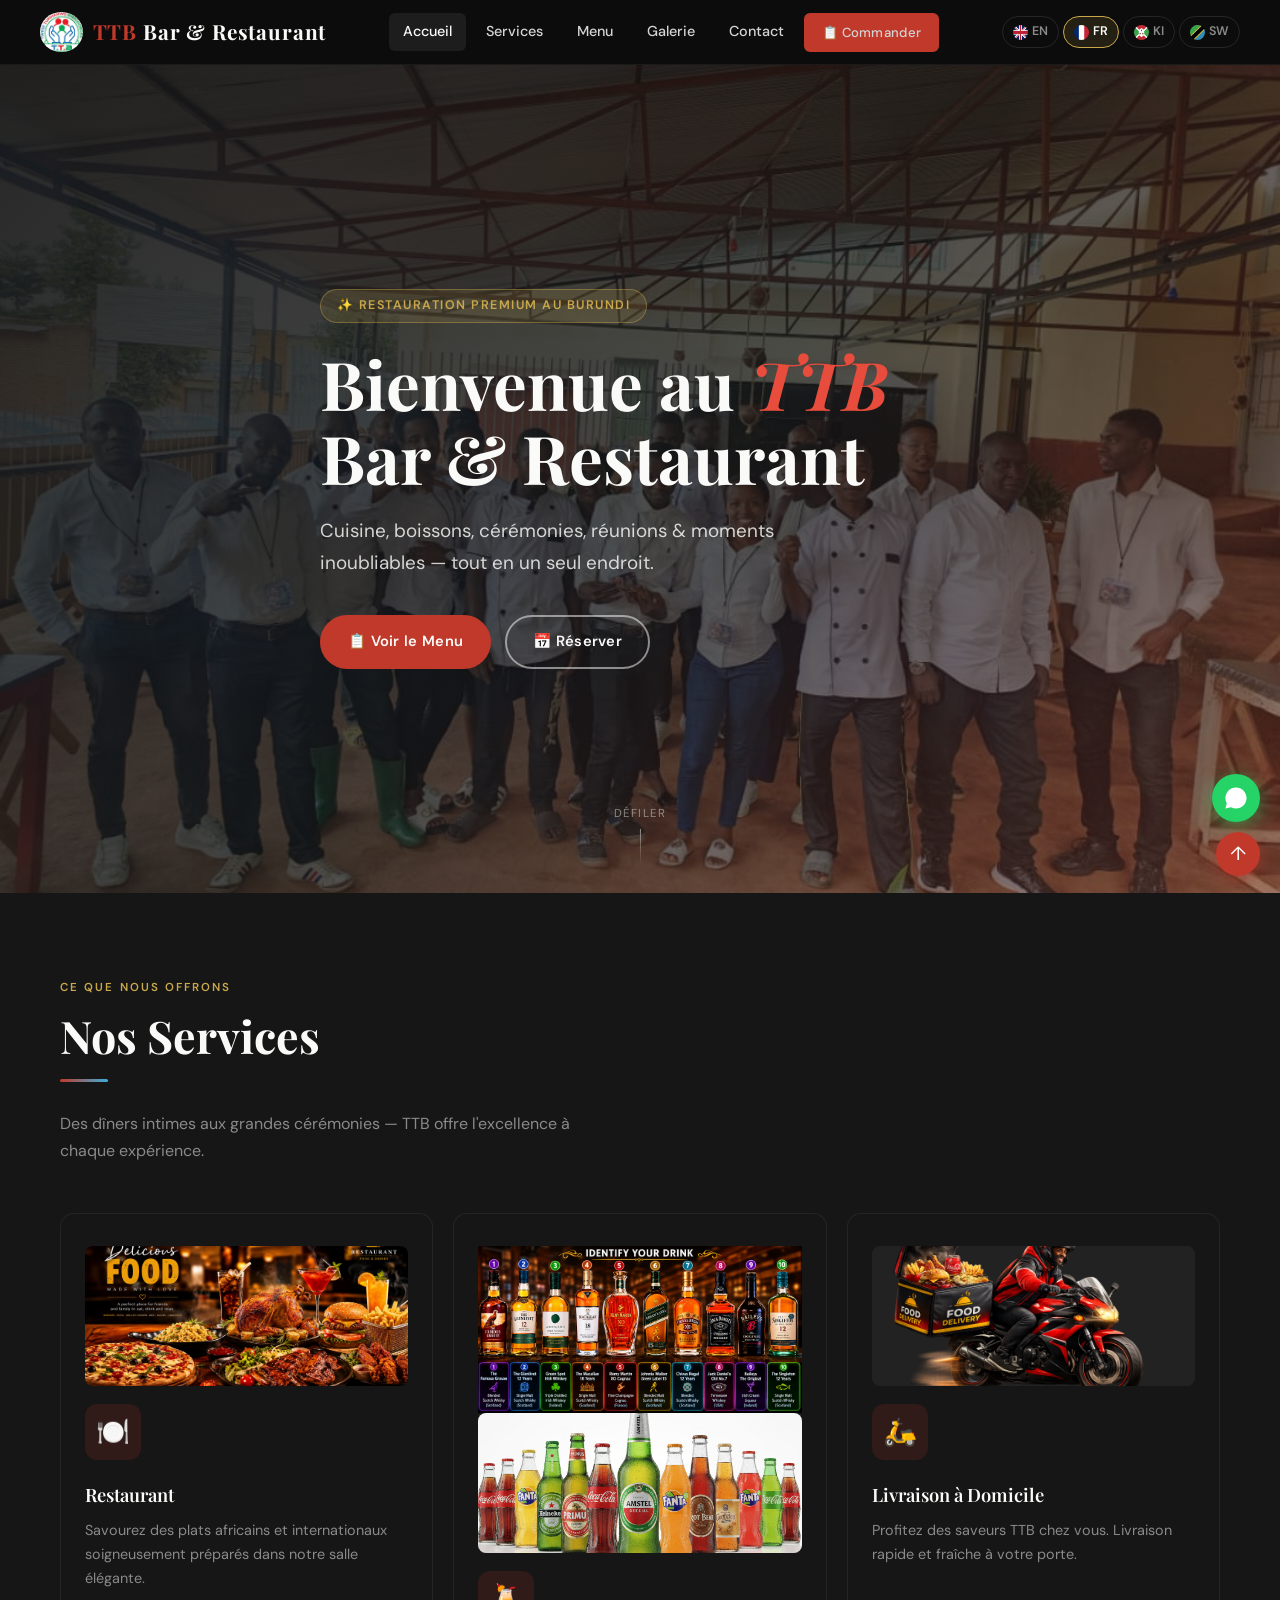
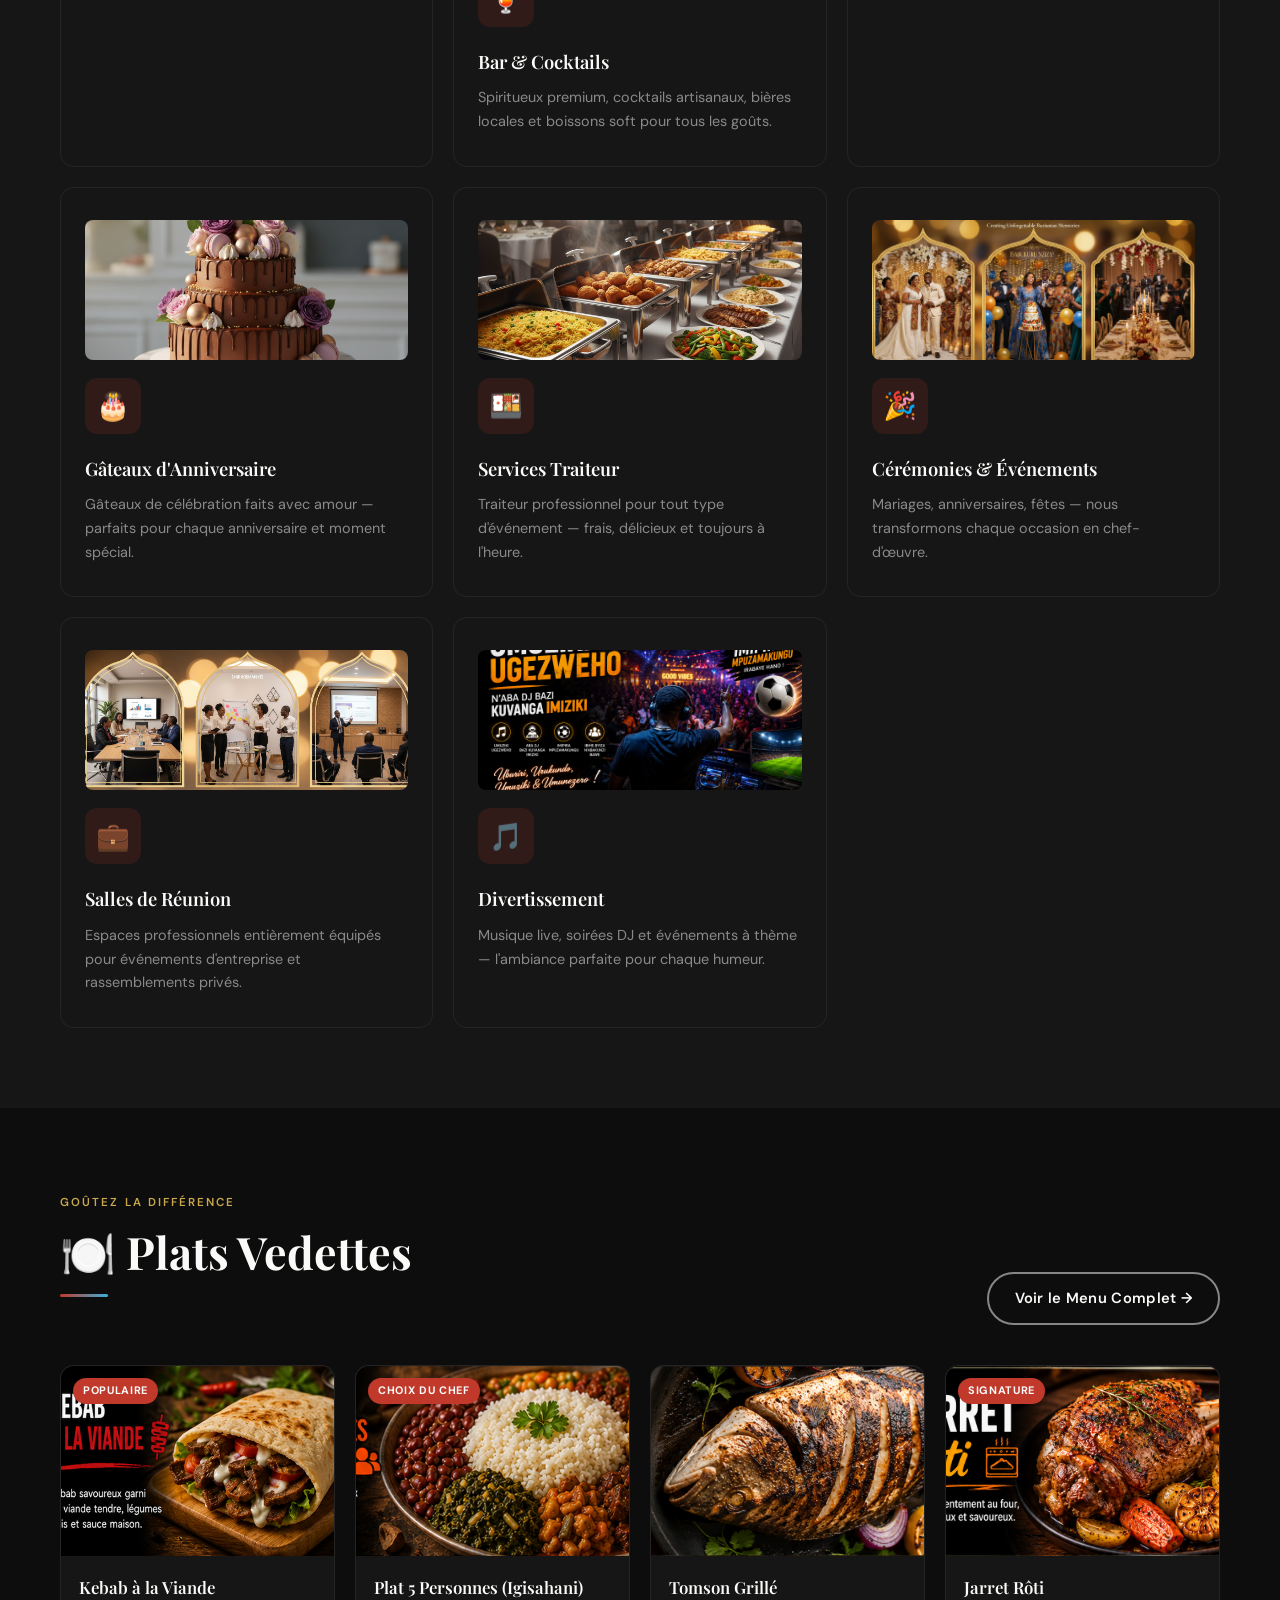
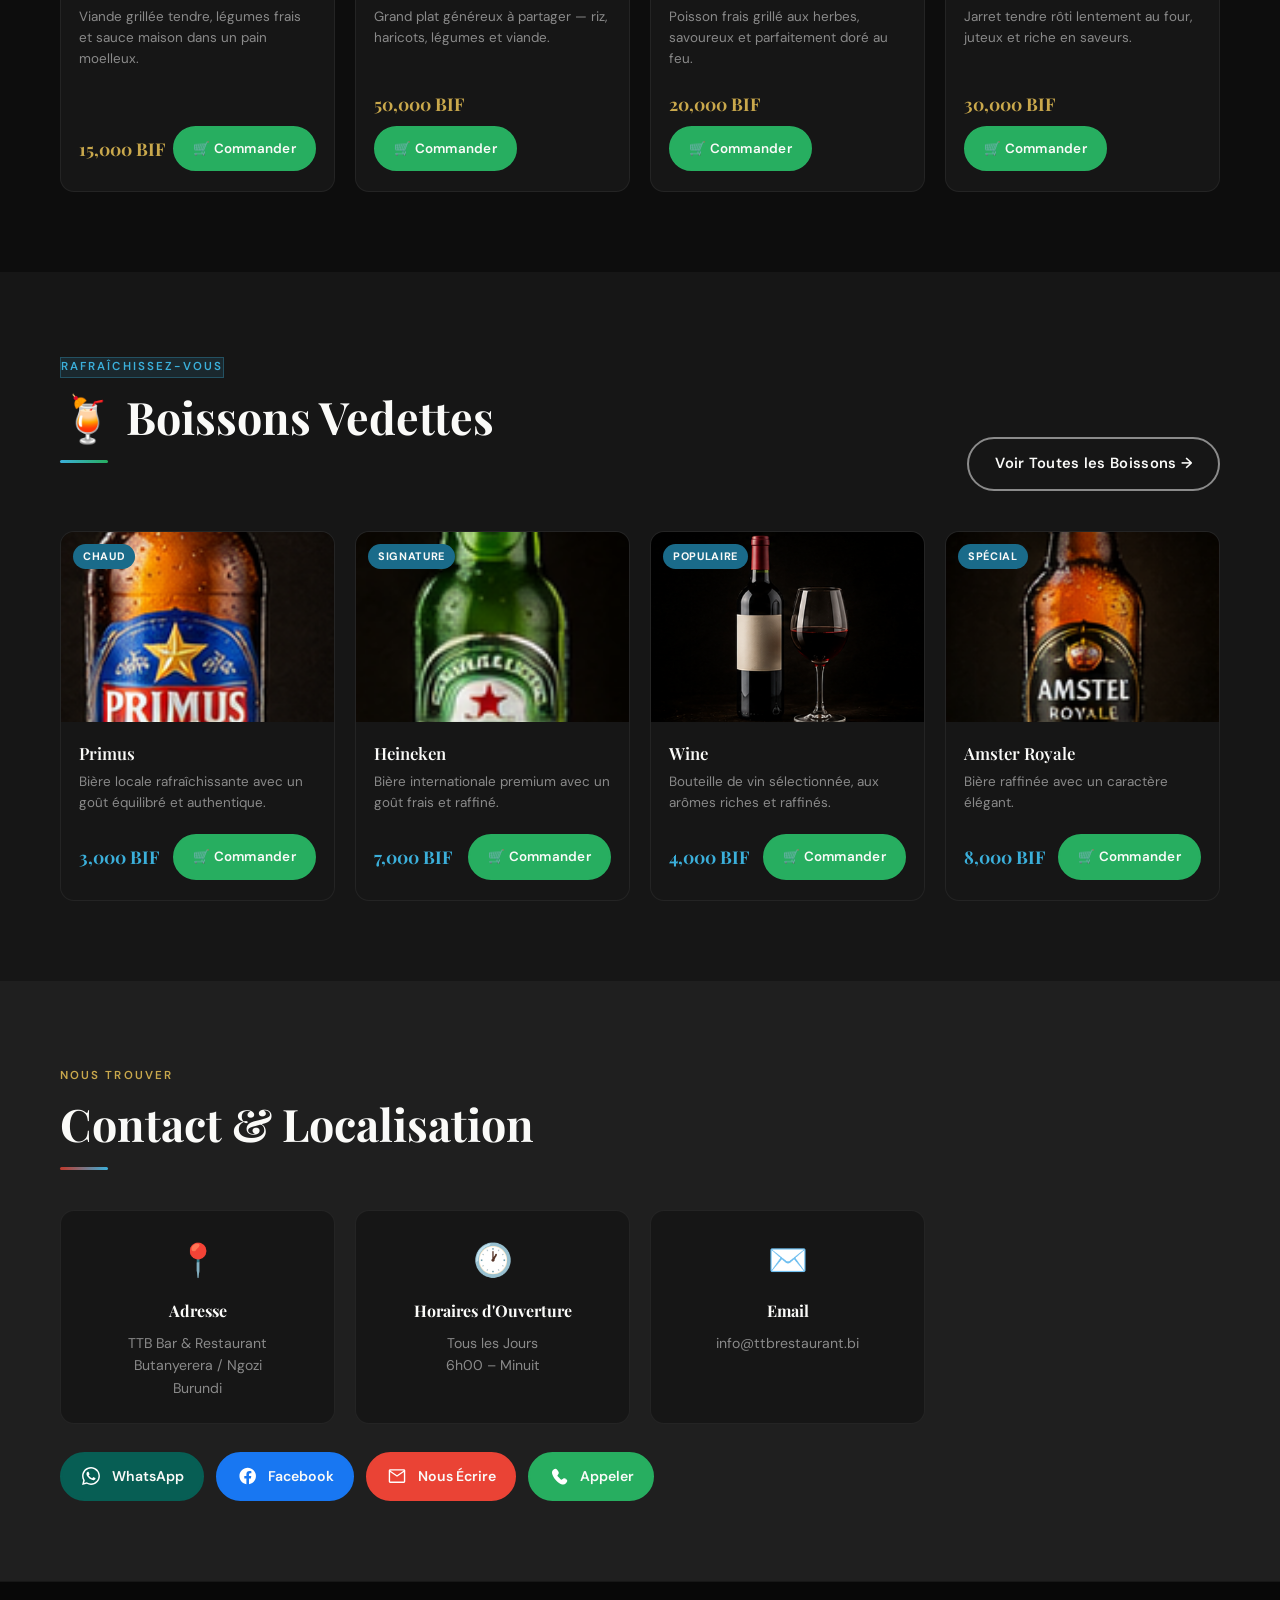
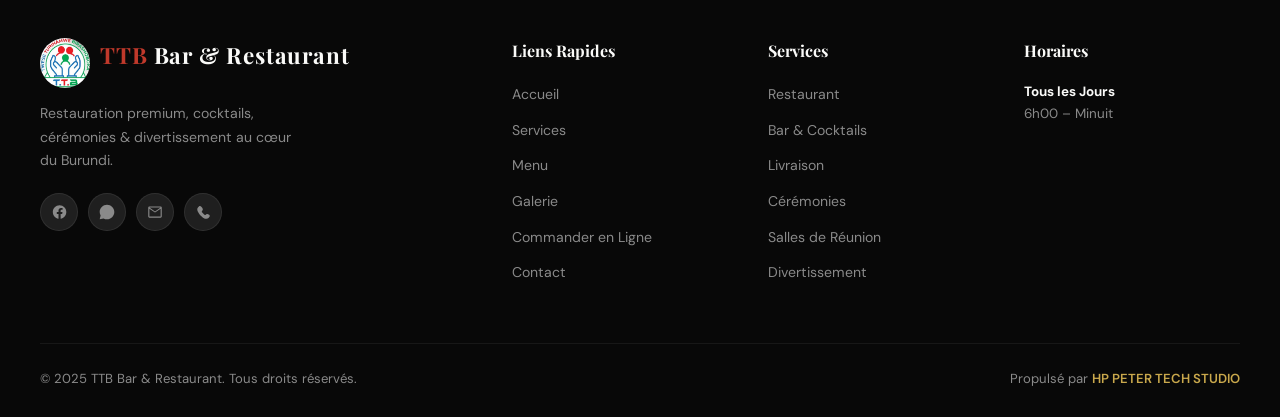
==== commit 6df8ed22: "final update especially on swahili.html" ====
--- a/francais.html
+++ b/francais.html
@@ -124,6 +124,7 @@
         </div>
 
         <div class="service-card">
+          <div><img src="images/nosWhiskey.png" alt="nosWhiskey"></div>
           <div class="service-img-wrap"><img src="images/ttbImg15.png" alt="Bar & Cocktails" onerror="this.parentElement.innerHTML='🍹'" /></div>
           <div class="service-icon">🍹</div>
           <h3>Bar &amp; Cocktails</h3>
@@ -454,7 +455,7 @@
       </div>
       <div class="footer-bottom">
         <span>© 2025 TTB Bar &amp; Restaurant. Tous droits réservés.</span>
-        <span>Propulsé par <a href="https://hppeter830s.github.io/hppetertechstudio/" target="_blank" rel="noopener">HP PETER TECH STUDIO</a></span>
+        <span>Propulsé par <a href="https://hppeter.vercel.app" target="_blank" rel="noopener">HP PETER TECH STUDIO</a></span>
       </div>
     </div>
   </footer>
